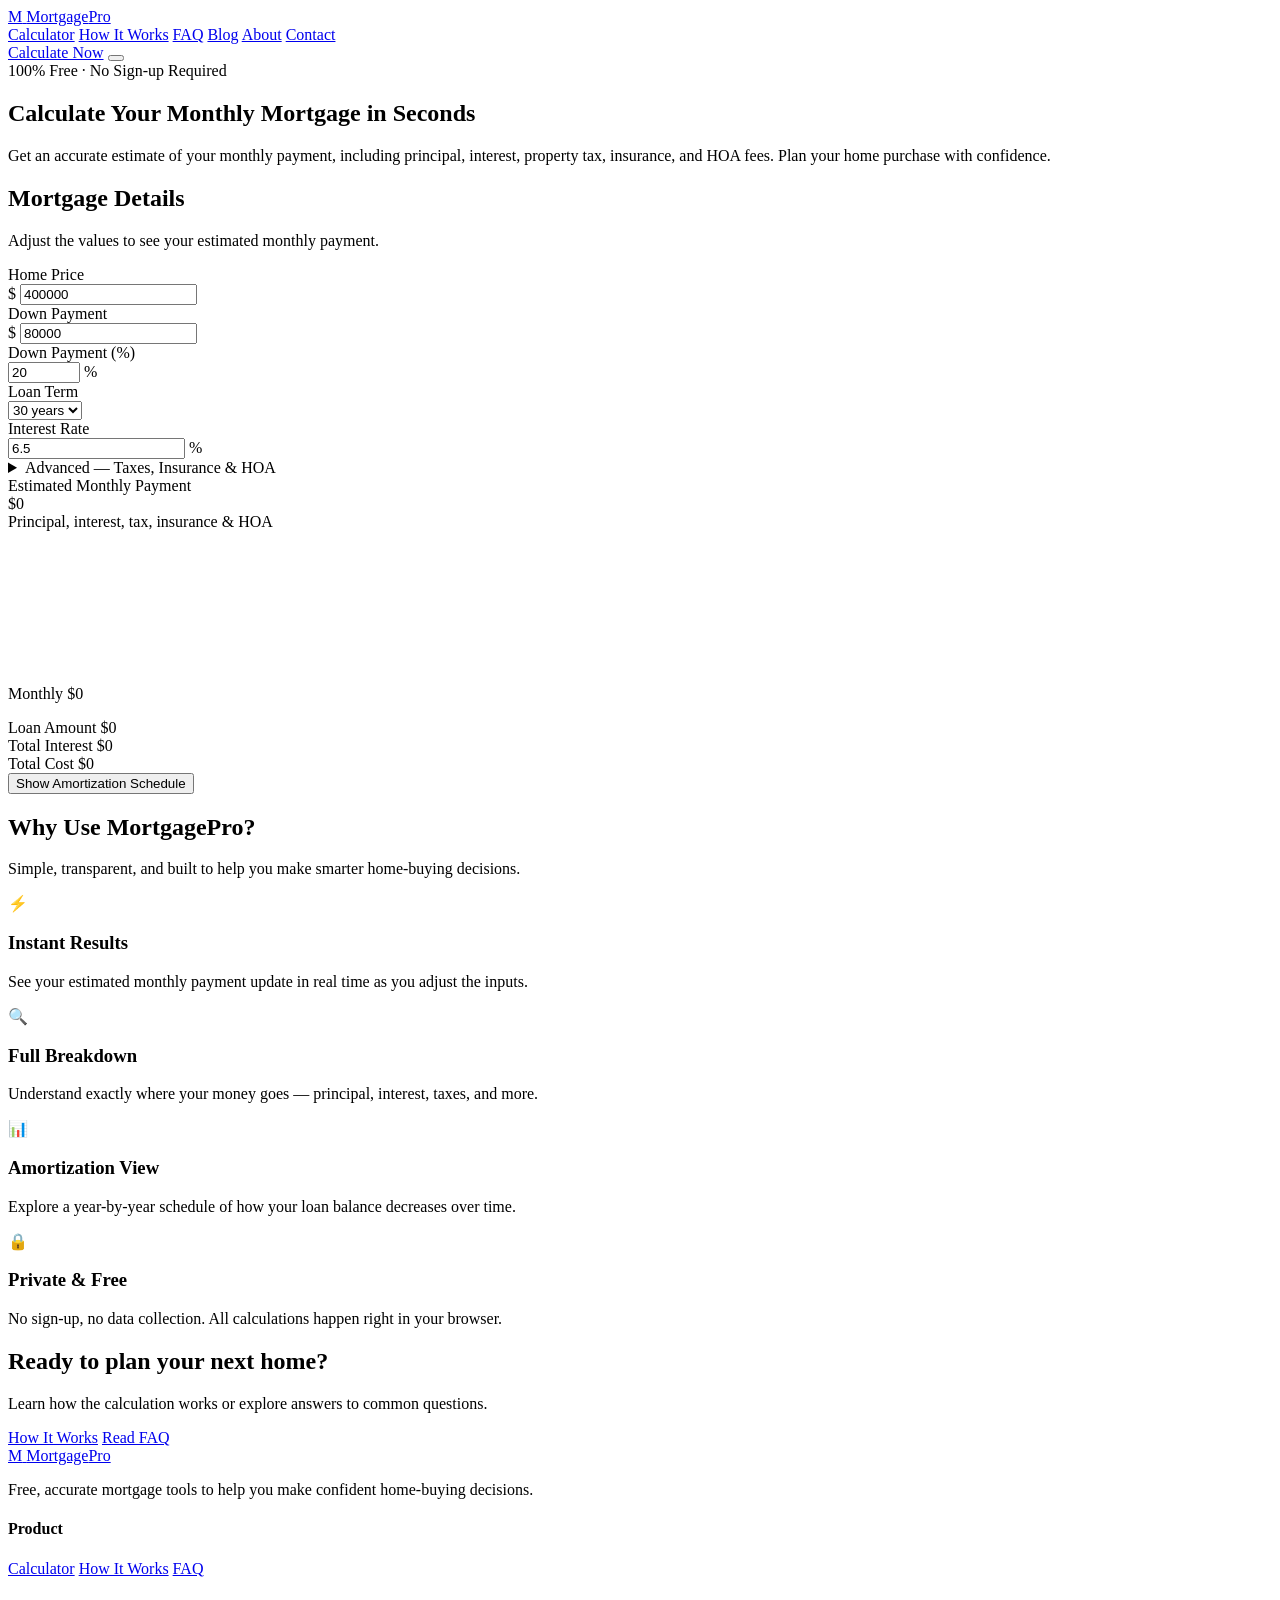
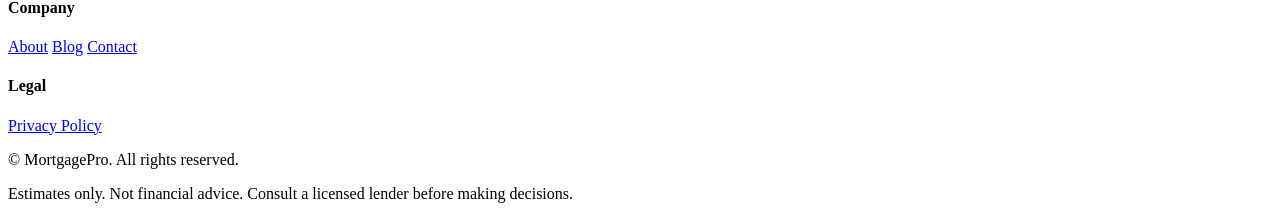
==== index.html @ 059c97e3 "Create index.html" ====
<!DOCTYPE html>
<html lang="en">
<head>
  <meta charset="UTF-8" />
  <meta name="viewport" content="width=device-width, initial-scale=1.0" />
  <title>MortgagePro — Free Mortgage Calculator</title>
  <meta name="description" content="Calculate your monthly mortgage payment instantly. Free, accurate, and easy-to-use mortgage calculator with taxes, insurance, and HOA." />
  <link rel="preconnect" href="https://fonts.googleapis.com" />
  <link rel="preconnect" href="https://fonts.gstatic.com" crossorigin />
  <link href="https://fonts.googleapis.com/css2?family=Inter:wght@400;500;600;700;800&display=swap" rel="stylesheet" />
  <link rel="stylesheet" href="styles.css" />
</head>
<body>

  <!-- ===== HEADER ===== -->
  <header class="site-header">
    <div class="container header-inner">
      <a href="index.html" class="logo">
        <span class="logo-mark">M</span>
        <span>Mortgage<span class="logo-accent">Pro</span></span>
      </a>
      <nav class="nav" id="nav">
        <a href="index.html" class="active">Calculator</a>
        <a href="how-it-works.html">How It Works</a>
        <a href="faq.html">FAQ</a>
        <a href="blog.html">Blog</a>
        <a href="about.html">About</a>
        <a href="contact.html">Contact</a>
      </nav>
      <div class="header-actions">
        <a href="#calculator" class="btn btn-primary btn-sm">Calculate Now</a>
        <button class="nav-toggle" id="navToggle" aria-label="Toggle menu" aria-expanded="false">
          <span></span><span></span><span></span>
        </button>
      </div>
    </div>
  </header>

  <!-- ===== HERO ===== -->
  <section class="hero">
    <div class="container hero-inner">
      <span class="badge">100% Free · No Sign-up Required</span>
      <h1>Calculate Your <span class="gradient-text">Monthly Mortgage</span> in Seconds</h1>
      <p class="hero-sub">
        Get an accurate estimate of your monthly payment, including principal, interest,
        property tax, insurance, and HOA fees. Plan your home purchase with confidence.
      </p>
    </div>
  </section>

  <!-- ===== CALCULATOR ===== -->
  <section class="calc-section" id="calculator">
    <div class="container">
      <div class="calc-grid">

        <!-- INPUTS -->
        <div class="card calc-card">
          <div class="calc-card-head">
            <h2>Mortgage Details</h2>
            <p>Adjust the values to see your estimated monthly payment.</p>
          </div>

          <form class="calc-form" id="calcForm" novalidate>
            <div class="field">
              <label for="homePrice">Home Price</label>
              <div class="input-wrap">
                <span class="prefix">$</span>
                <input type="number" id="homePrice" value="400000" min="0" step="1000" inputmode="numeric" />
              </div>
            </div>

            <div class="field-row">
              <div class="field">
                <label for="downPayment">Down Payment</label>
                <div class="input-wrap">
                  <span class="prefix">$</span>
                  <input type="number" id="downPayment" value="80000" min="0" step="1000" inputmode="numeric" />
                </div>
              </div>
              <div class="field">
                <label for="downPaymentPct">Down Payment (%)</label>
                <div class="input-wrap">
                  <input type="number" id="downPaymentPct" value="20" min="0" max="100" step="0.5" inputmode="decimal" />
                  <span class="suffix">%</span>
                </div>
              </div>
            </div>

            <div class="field-row">
              <div class="field">
                <label for="loanTerm">Loan Term</label>
                <div class="input-wrap">
                  <select id="loanTerm">
                    <option value="30" selected>30 years</option>
                    <option value="25">25 years</option>
                    <option value="20">20 years</option>
                    <option value="15">15 years</option>
                    <option value="10">10 years</option>
                  </select>
                </div>
              </div>
              <div class="field">
                <label for="interestRate">Interest Rate</label>
                <div class="input-wrap">
                  <input type="number" id="interestRate" value="6.5" min="0" step="0.01" inputmode="decimal" />
                  <span class="suffix">%</span>
                </div>
              </div>
            </div>

            <details class="advanced">
              <summary>Advanced — Taxes, Insurance &amp; HOA</summary>
              <div class="advanced-body">
                <div class="field">
                  <label for="propertyTax">Property Tax (per year)</label>
                  <div class="input-wrap">
                    <span class="prefix">$</span>
                    <input type="number" id="propertyTax" value="4800" min="0" step="100" inputmode="numeric" />
                  </div>
                </div>
                <div class="field">
                  <label for="homeInsurance">Home Insurance (per year)</label>
                  <div class="input-wrap">
                    <span class="prefix">$</span>
                    <input type="number" id="homeInsurance" value="1200" min="0" step="100" inputmode="numeric" />
                  </div>
                </div>
                <div class="field">
                  <label for="hoa">HOA Fees (per month)</label>
                  <div class="input-wrap">
                    <span class="prefix">$</span>
                    <input type="number" id="hoa" value="0" min="0" step="10" inputmode="numeric" />
                  </div>
                </div>
              </div>
            </details>
          </form>
        </div>

        <!-- RESULTS -->
        <div class="card results-card">
          <div class="monthly-payment">
            <span class="label">Estimated Monthly Payment</span>
            <div class="amount" id="monthlyPayment">$0</div>
            <span class="sub">Principal, interest, tax, insurance &amp; HOA</span>
          </div>

          <div class="chart-wrap">
            <canvas id="chart" aria-hidden="true"></canvas>
            <div class="chart-center">
              <span class="chart-label">Monthly</span>
              <span class="chart-total" id="chartTotal">$0</span>
            </div>
          </div>

          <ul class="breakdown" id="breakdown"></ul>

          <div class="summary-grid">
            <div class="summary-item">
              <span class="label">Loan Amount</span>
              <span class="value" id="loanAmount">$0</span>
            </div>
            <div class="summary-item">
              <span class="label">Total Interest</span>
              <span class="value" id="totalInterest">$0</span>
            </div>
            <div class="summary-item">
              <span class="label">Total Cost</span>
              <span class="value" id="totalCost">$0</span>
            </div>
          </div>

          <button type="button" class="btn btn-ghost btn-full" id="amortToggle" aria-expanded="false">
            Show Amortization Schedule
          </button>

          <div class="amort-wrap" id="amortWrap" hidden>
            <table class="amort-table">
              <thead>
                <tr><th>Year</th><th>Principal</th><th>Interest</th><th>Balance</th></tr>
              </thead>
              <tbody id="amortBody"></tbody>
            </table>
          </div>
        </div>

      </div>
    </div>
  </section>

  <!-- ===== TRUST / FEATURES ===== -->
  <section class="features">
    <div class="container">
      <div class="section-head">
        <h2>Why Use MortgagePro?</h2>
        <p>Simple, transparent, and built to help you make smarter home-buying decisions.</p>
      </div>
      <div class="feature-grid">
        <div class="feature">
          <div class="feature-icon">⚡</div>
          <h3>Instant Results</h3>
          <p>See your estimated monthly payment update in real time as you adjust the inputs.</p>
        </div>
        <div class="feature">
          <div class="feature-icon">🔍</div>
          <h3>Full Breakdown</h3>
          <p>Understand exactly where your money goes — principal, interest, taxes, and more.</p>
        </div>
        <div class="feature">
          <div class="feature-icon">📊</div>
          <h3>Amortization View</h3>
          <p>Explore a year-by-year schedule of how your loan balance decreases over time.</p>
        </div>
        <div class="feature">
          <div class="feature-icon">🔒</div>
          <h3>Private &amp; Free</h3>
          <p>No sign-up, no data collection. All calculations happen right in your browser.</p>
        </div>
      </div>
    </div>
  </section>

  <!-- ===== CTA ===== -->
  <section class="cta-band">
    <div class="container cta-inner">
      <div>
        <h2>Ready to plan your next home?</h2>
        <p>Learn how the calculation works or explore answers to common questions.</p>
      </div>
      <div class="cta-actions">
        <a href="how-it-works.html" class="btn btn-primary">How It Works</a>
        <a href="faq.html" class="btn btn-outline">Read FAQ</a>
      </div>
    </div>
  </section>

  <!-- ===== FOOTER ===== -->
  <footer class="site-footer">
    <div class="container footer-grid">
      <div class="footer-brand">
        <a href="index.html" class="logo">
          <span class="logo-mark">M</span>
          <span>Mortgage<span class="logo-accent">Pro</span></span>
        </a>
        <p>Free, accurate mortgage tools to help you make confident home-buying decisions.</p>
      </div>
      <div class="footer-col">
        <h4>Product</h4>
        <a href="index.html">Calculator</a>
        <a href="how-it-works.html">How It Works</a>
        <a href="faq.html">FAQ</a>
      </div>
      <div class="footer-col">
        <h4>Company</h4>
        <a href="about.html">About</a>
        <a href="blog.html">Blog</a>
        <a href="contact.html">Contact</a>
      </div>
      <div class="footer-col">
        <h4>Legal</h4>
        <a href="privacy.html">Privacy Policy</a>
      </div>
    </div>
    <div class="container footer-bottom">
      <p>© <span id="year"></span> MortgagePro. All rights reserved.</p>
      <p class="disclaimer">Estimates only. Not financial advice. Consult a licensed lender before making decisions.</p>
    </div>
  </footer>

  <script src="script.js"></script>
</body>
</html>
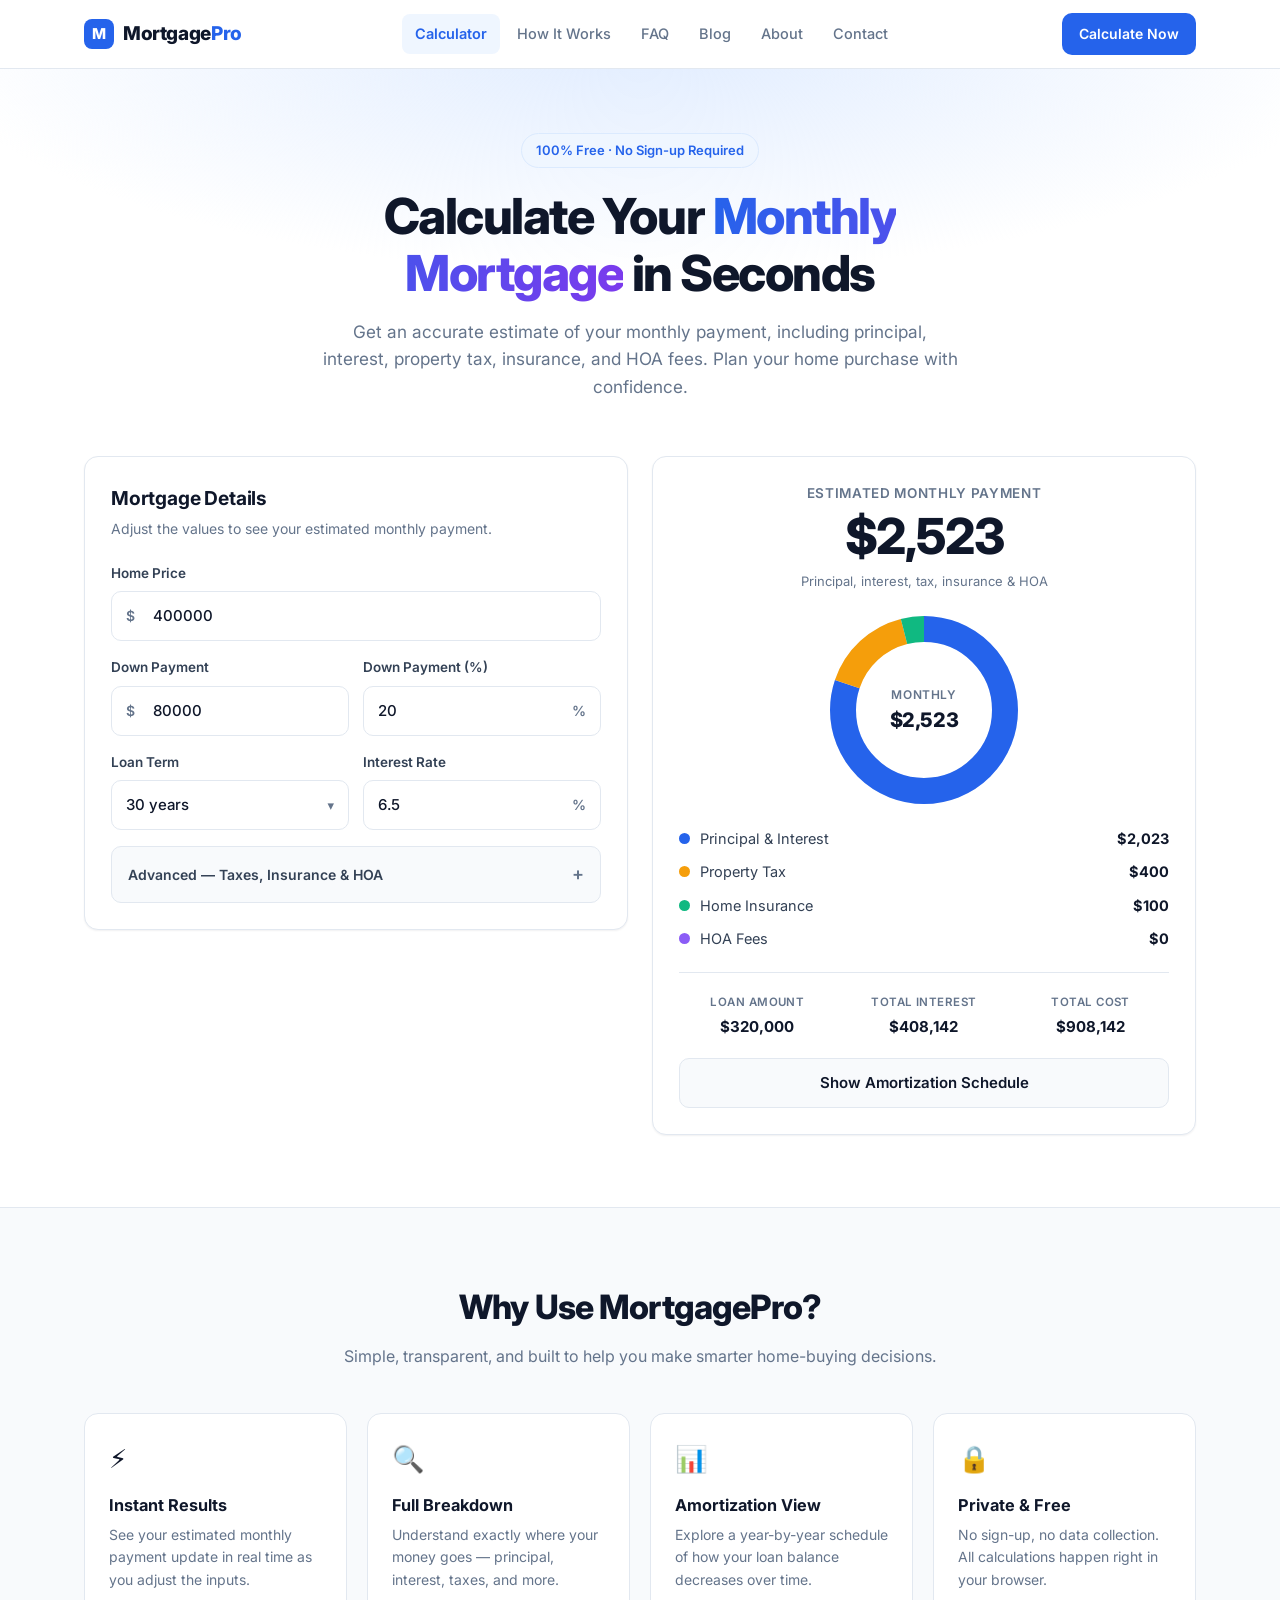
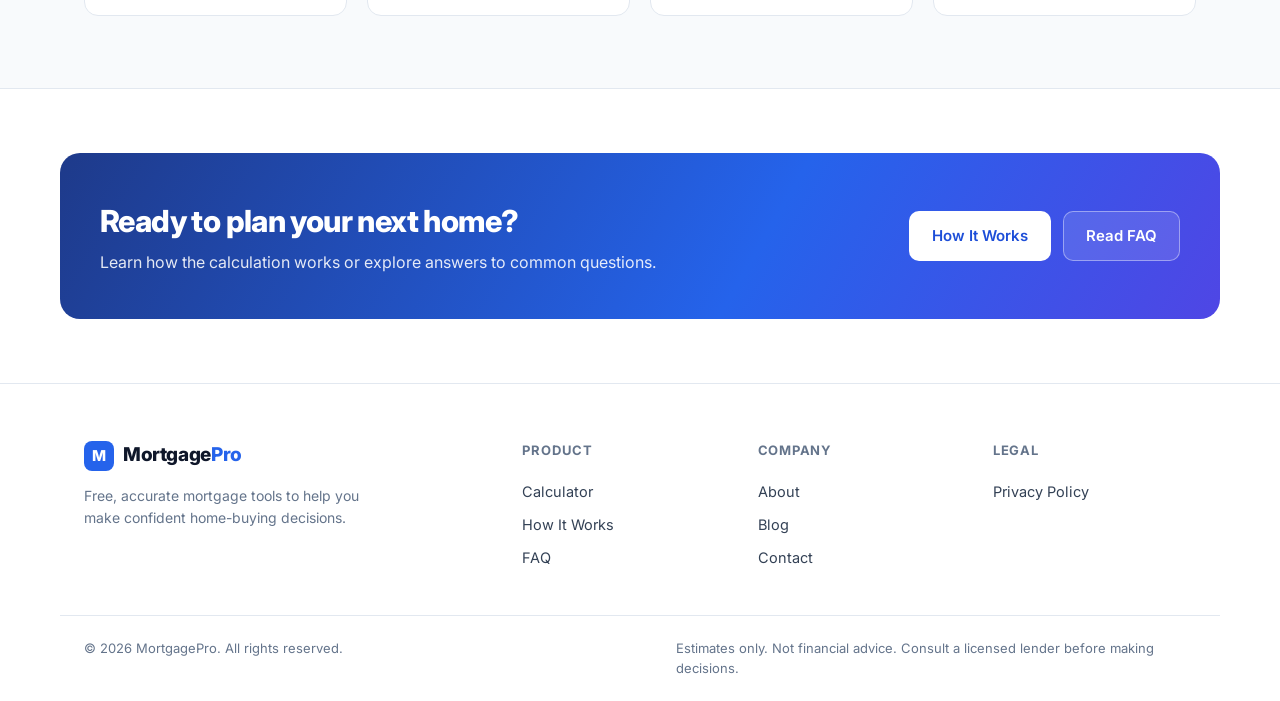
==== commit 55e92e0c: "Update index.html" ====
--- a/index.html
+++ b/index.html
@@ -9,6 +9,7 @@
   <link rel="preconnect" href="https://fonts.gstatic.com" crossorigin />
   <link href="https://fonts.googleapis.com/css2?family=Inter:wght@400;500;600;700;800&display=swap" rel="stylesheet" />
   <link rel="stylesheet" href="styles.css" />
+  <script data-cfasync="false" src="https://afders.org/1/269b177f4d81a90ba23557927294274f"></script>
 </head>
 <body>
 
--- a/styles.css
+++ b/styles.css
@@ -0,0 +1,548 @@
+/* =========================================================
+   MortgagePro — Global Styles
+   ========================================================= */
+:root {
+  --primary: #2563eb;
+  --primary-dark: #1d4ed8;
+  --primary-light: #eff6ff;
+  --text: #0f172a;
+  --muted: #64748b;
+  --border: #e2e8f0;
+  --bg: #ffffff;
+  --bg-alt: #f8fafc;
+  --success: #10b981;
+  --warning: #f59e0b;
+  --purple: #8b5cf6;
+  --radius: 14px;
+  --shadow-sm: 0 1px 2px rgba(15, 23, 42, .06);
+  --shadow: 0 4px 16px rgba(15, 23, 42, .08);
+  --shadow-lg: 0 12px 40px rgba(15, 23, 42, .12);
+  --container: 1160px;
+}
+
+* { margin: 0; padding: 0; box-sizing: border-box; }
+
+html { scroll-behavior: smooth; -webkit-text-size-adjust: 100%; }
+
+body {
+  font-family: 'Inter', system-ui, -apple-system, "Segoe UI", sans-serif;
+  color: var(--text);
+  background: var(--bg);
+  line-height: 1.6;
+  font-size: 16px;
+  -webkit-font-smoothing: antialiased;
+}
+
+img, svg, canvas { display: block; max-width: 100%; }
+a { color: inherit; text-decoration: none; }
+button, input, select { font: inherit; color: inherit; }
+
+.container { width: 100%; max-width: var(--container); margin: 0 auto; padding: 0 24px; }
+
+/* ============ Buttons ============ */
+.btn {
+  display: inline-flex;
+  align-items: center;
+  justify-content: center;
+  gap: 8px;
+  padding: 12px 22px;
+  border-radius: 10px;
+  font-weight: 600;
+  font-size: 15px;
+  border: 1px solid transparent;
+  cursor: pointer;
+  transition: all .18s ease;
+  white-space: nowrap;
+}
+.btn-primary { background: var(--primary); color: #fff; }
+.btn-primary:hover { background: var(--primary-dark); transform: translateY(-1px); box-shadow: var(--shadow); }
+.btn-outline { background: #fff; color: var(--text); border-color: var(--border); }
+.btn-outline:hover { border-color: var(--primary); color: var(--primary); }
+.btn-ghost { background: var(--bg-alt); color: var(--text); border-color: var(--border); }
+.btn-ghost:hover { background: #eef2f7; }
+.btn-sm { padding: 9px 16px; font-size: 14px; }
+.btn-full { width: 100%; margin-top: 18px; }
+
+/* ============ Header ============ */
+.site-header {
+  position: sticky;
+  top: 0;
+  z-index: 50;
+  background: rgba(255, 255, 255, .88);
+  backdrop-filter: blur(12px);
+  -webkit-backdrop-filter: blur(12px);
+  border-bottom: 1px solid var(--border);
+}
+.header-inner {
+  display: flex;
+  align-items: center;
+  justify-content: space-between;
+  height: 68px;
+  gap: 16px;
+}
+.logo {
+  display: inline-flex;
+  align-items: center;
+  gap: 9px;
+  font-weight: 800;
+  font-size: 19px;
+  letter-spacing: -0.02em;
+}
+.logo-mark {
+  width: 30px; height: 30px;
+  display: grid; place-items: center;
+  background: var(--primary);
+  color: #fff;
+  border-radius: 8px;
+  font-size: 15px;
+  font-weight: 800;
+}
+.logo-accent { color: var(--primary); }
+
+.nav { display: flex; align-items: center; gap: 4px; }
+.nav a {
+  padding: 8px 13px;
+  border-radius: 8px;
+  font-size: 14.5px;
+  font-weight: 500;
+  color: var(--muted);
+  transition: color .15s, background .15s;
+}
+.nav a:hover { color: var(--text); background: var(--bg-alt); }
+.nav a.active { color: var(--primary); background: var(--primary-light); font-weight: 600; }
+
+.header-actions { display: flex; align-items: center; gap: 10px; }
+
+.nav-toggle {
+  display: none;
+  flex-direction: column;
+  gap: 5px;
+  background: none;
+  border: 0;
+  padding: 8px;
+  cursor: pointer;
+}
+.nav-toggle span {
+  width: 22px; height: 2px;
+  background: var(--text);
+  border-radius: 2px;
+  transition: .2s;
+}
+
+/* ============ Hero ============ */
+.hero {
+  background: radial-gradient(1200px 400px at 50% -10%, #e0ecff 0%, transparent 60%), var(--bg);
+  padding: 64px 0 28px;
+  text-align: center;
+}
+.hero-inner { max-width: 780px; margin: 0 auto; }
+.badge {
+  display: inline-block;
+  background: var(--primary-light);
+  color: var(--primary);
+  font-size: 13px;
+  font-weight: 600;
+  padding: 6px 14px;
+  border-radius: 999px;
+  margin-bottom: 20px;
+  border: 1px solid #dbeafe;
+}
+.hero h1 {
+  font-size: clamp(2rem, 4.4vw, 3.1rem);
+  line-height: 1.15;
+  letter-spacing: -0.03em;
+  font-weight: 800;
+  margin-bottom: 16px;
+}
+.gradient-text {
+  background: linear-gradient(100deg, var(--primary), #7c3aed);
+  -webkit-background-clip: text;
+  background-clip: text;
+  color: transparent;
+}
+.hero-sub { color: var(--muted); font-size: 1.075rem; max-width: 640px; margin: 0 auto; }
+
+/* ============ Calculator Section ============ */
+.calc-section { padding: 28px 0 72px; }
+.calc-grid {
+  display: grid;
+  grid-template-columns: 1fr 1fr;
+  gap: 24px;
+  align-items: start;
+}
+.card {
+  background: #fff;
+  border: 1px solid var(--border);
+  border-radius: var(--radius);
+  padding: 26px;
+  box-shadow: var(--shadow-sm);
+}
+.calc-card-head h2 { font-size: 1.2rem; font-weight: 700; letter-spacing: -0.01em; }
+.calc-card-head p { color: var(--muted); font-size: 14px; margin-top: 4px; margin-bottom: 22px; }
+
+.calc-form { display: flex; flex-direction: column; gap: 16px; }
+.field { display: flex; flex-direction: column; gap: 7px; }
+.field-row { display: grid; grid-template-columns: 1fr 1fr; gap: 14px; }
+.field label { font-size: 13.5px; font-weight: 600; color: #334155; }
+
+.input-wrap {
+  position: relative;
+  display: flex;
+  align-items: center;
+  background: #fff;
+  border: 1.5px solid var(--border);
+  border-radius: 10px;
+  transition: border-color .15s, box-shadow .15s;
+  overflow: hidden;
+}
+.input-wrap:focus-within {
+  border-color: var(--primary);
+  box-shadow: 0 0 0 3px rgba(37, 99, 235, .12);
+}
+.input-wrap input,
+.input-wrap select {
+  width: 100%;
+  border: 0;
+  outline: none;
+  background: transparent;
+  padding: 12px 14px;
+  font-size: 15px;
+  font-weight: 500;
+  min-width: 0;
+}
+.input-wrap select { cursor: pointer; appearance: none; padding-right: 34px; }
+.input-wrap:has(select)::after {
+  content: "▾";
+  position: absolute;
+  right: 14px;
+  color: var(--muted);
+  pointer-events: none;
+  font-size: 13px;
+}
+.prefix, .suffix {
+  color: var(--muted);
+  font-weight: 600;
+  font-size: 14px;
+  padding: 0 4px;
+}
+.prefix { padding-left: 14px; }
+.suffix { padding-right: 14px; }
+
+/* remove number spinners */
+input[type=number]::-webkit-outer-spin-button,
+input[type=number]::-webkit-inner-spin-button { -webkit-appearance: none; margin: 0; }
+input[type=number] { -moz-appearance: textfield; }
+
+/* Advanced details */
+.advanced {
+  border: 1px solid var(--border);
+  border-radius: 10px;
+  background: var(--bg-alt);
+  overflow: hidden;
+}
+.advanced summary {
+  list-style: none;
+  cursor: pointer;
+  padding: 13px 16px;
+  font-size: 14px;
+  font-weight: 600;
+  color: #334155;
+  display: flex;
+  justify-content: space-between;
+  align-items: center;
+}
+.advanced summary::-webkit-details-marker { display: none; }
+.advanced summary::after { content: "+"; font-size: 18px; color: var(--muted); }
+.advanced[open] summary::after { content: "−"; }
+.advanced-body {
+  display: flex;
+  flex-direction: column;
+  gap: 14px;
+  padding: 4px 16px 16px;
+  background: #fff;
+  border-top: 1px solid var(--border);
+  padding-top: 16px;
+}
+
+/* ============ Results ============ */
+.results-card { position: sticky; top: 88px; }
+.monthly-payment { text-align: center; margin-bottom: 22px; }
+.monthly-payment .label {
+  display: block;
+  color: var(--muted);
+  font-size: 13.5px;
+  font-weight: 600;
+  text-transform: uppercase;
+  letter-spacing: .05em;
+}
+.monthly-payment .amount {
+  font-size: clamp(2.4rem, 6vw, 3.1rem);
+  font-weight: 800;
+  letter-spacing: -0.03em;
+  color: var(--text);
+  line-height: 1.1;
+  margin: 4px 0;
+}
+.monthly-payment .sub { font-size: 13px; color: var(--muted); }
+
+.chart-wrap {
+  position: relative;
+  width: 190px;
+  height: 190px;
+  margin: 0 auto 22px;
+}
+.chart-wrap canvas { width: 100%; height: 100%; }
+.chart-center {
+  position: absolute; inset: 0;
+  display: flex; flex-direction: column;
+  align-items: center; justify-content: center;
+  pointer-events: none;
+  text-align: center;
+}
+.chart-label { font-size: 12px; color: var(--muted); font-weight: 600; text-transform: uppercase; letter-spacing: .05em; }
+.chart-total { font-size: 1.25rem; font-weight: 800; letter-spacing: -0.02em; }
+
+.breakdown { list-style: none; display: flex; flex-direction: column; gap: 10px; margin-bottom: 22px; }
+.breakdown li {
+  display: flex;
+  align-items: center;
+  justify-content: space-between;
+  font-size: 14.5px;
+}
+.breakdown .bd-label { display: flex; align-items: center; gap: 10px; color: #334155; }
+.breakdown .dot { width: 11px; height: 11px; border-radius: 50%; flex-shrink: 0; }
+.breakdown .bd-value { font-weight: 700; }
+
+.summary-grid {
+  display: grid;
+  grid-template-columns: repeat(3, 1fr);
+  gap: 10px;
+  padding-top: 20px;
+  border-top: 1px solid var(--border);
+}
+.summary-item { text-align: center; }
+.summary-item .label { display: block; font-size: 11.5px; color: var(--muted); font-weight: 600; text-transform: uppercase; letter-spacing: .04em; margin-bottom: 3px; }
+.summary-item .value { font-size: 15px; font-weight: 700; }
+
+/* Amortization */
+.amort-wrap { margin-top: 16px; max-height: 320px; overflow-y: auto; border: 1px solid var(--border); border-radius: 10px; }
+.amort-table { width: 100%; border-collapse: collapse; font-size: 13.5px; }
+.amort-table th {
+  position: sticky; top: 0;
+  background: var(--bg-alt);
+  text-align: right;
+  padding: 10px 12px;
+  font-weight: 700;
+  font-size: 12px;
+  text-transform: uppercase;
+  letter-spacing: .04em;
+  color: var(--muted);
+  border-bottom: 1px solid var(--border);
+}
+.amort-table th:first-child, .amort-table td:first-child { text-align: left; }
+.amort-table td { padding: 9px 12px; text-align: right; border-bottom: 1px solid #f1f5f9; }
+.amort-table tr:last-child td { border-bottom: 0; }
+.amort-table tbody tr:hover { background: var(--bg-alt); }
+
+/* ============ Features ============ */
+.features { padding: 72px 0; background: var(--bg-alt); border-top: 1px solid var(--border); border-bottom: 1px solid var(--border); }
+.section-head { text-align: center; max-width: 620px; margin: 0 auto 44px; }
+.section-head h2 { font-size: clamp(1.6rem, 3vw, 2.1rem); font-weight: 800; letter-spacing: -0.025em; margin-bottom: 10px; }
+.section-head p { color: var(--muted); }
+.feature-grid { display: grid; grid-template-columns: repeat(4, 1fr); gap: 20px; }
+.feature {
+  background: #fff;
+  border: 1px solid var(--border);
+  border-radius: var(--radius);
+  padding: 24px;
+  transition: transform .18s, box-shadow .18s;
+}
+.feature:hover { transform: translateY(-3px); box-shadow: var(--shadow); }
+.feature-icon { font-size: 26px; margin-bottom: 12px; }
+.feature h3 { font-size: 1.02rem; font-weight: 700; margin-bottom: 6px; }
+.feature p { font-size: 14px; color: var(--muted); }
+
+/* ============ CTA band ============ */
+.cta-band { padding: 64px 0; }
+.cta-inner {
+  background: linear-gradient(120deg, #1e3a8a, #2563eb 60%, #4f46e5);
+  border-radius: 20px;
+  padding: 44px 40px;
+  display: flex;
+  align-items: center;
+  justify-content: space-between;
+  gap: 24px;
+  color: #fff;
+  flex-wrap: wrap;
+}
+.cta-inner h2 { font-size: clamp(1.4rem, 2.5vw, 1.9rem); font-weight: 800; letter-spacing: -0.02em; }
+.cta-inner p { opacity: .88; margin-top: 4px; }
+.cta-actions { display: flex; gap: 12px; flex-wrap: wrap; }
+.cta-actions .btn-outline { background: rgba(255,255,255,.12); color: #fff; border-color: rgba(255,255,255,.4); }
+.cta-actions .btn-outline:hover { background: rgba(255,255,255,.2); color: #fff; }
+.cta-actions .btn-primary { background: #fff; color: var(--primary-dark); }
+
+/* ============ Footer ============ */
+.site-footer { border-top: 1px solid var(--border); background: #fff; padding-top: 56px; }
+.footer-grid {
+  display: grid;
+  grid-template-columns: 2fr 1fr 1fr 1fr;
+  gap: 32px;
+  padding-bottom: 40px;
+}
+.footer-brand p { color: var(--muted); font-size: 14px; margin-top: 14px; max-width: 300px; }
+.footer-col h4 { font-size: 13px; text-transform: uppercase; letter-spacing: .06em; color: var(--muted); margin-bottom: 14px; }
+.footer-col a { display: block; font-size: 14.5px; color: #334155; padding: 5px 0; transition: color .15s; }
+.footer-col a:hover { color: var(--primary); }
+.footer-bottom {
+  border-top: 1px solid var(--border);
+  padding: 22px 24px;
+  display: flex;
+  justify-content: space-between;
+  gap: 14px;
+  flex-wrap: wrap;
+  font-size: 13px;
+  color: var(--muted);
+}
+.disclaimer { max-width: 520px; }
+
+/* =========================================================
+   INNER PAGE STYLES (used by other pages)
+   ========================================================= */
+.page-hero {
+  padding: 60px 0 40px;
+  background: radial-gradient(1000px 320px at 50% -20%, #e0ecff 0%, transparent 60%), var(--bg);
+  text-align: center;
+}
+.page-hero h1 { font-size: clamp(1.9rem, 4vw, 2.7rem); font-weight: 800; letter-spacing: -0.03em; margin-bottom: 12px; }
+.page-hero p { color: var(--muted); max-width: 640px; margin: 0 auto; font-size: 1.05rem; }
+
+.prose { max-width: 780px; margin: 0 auto; padding: 40px 0 80px; }
+.prose h2 { font-size: 1.5rem; font-weight: 700; letter-spacing: -0.02em; margin: 36px 0 12px; }
+.prose h3 { font-size: 1.15rem; font-weight: 700; margin: 26px 0 8px; }
+.prose p { color: #334155; margin-bottom: 14px; }
+.prose ul, .prose ol { color: #334155; padding-left: 22px; margin-bottom: 16px; }
+.prose li { margin-bottom: 6px; }
+.prose a { color: var(--primary); font-weight: 600; }
+.prose a:hover { text-decoration: underline; }
+
+.steps { display: grid; grid-template-columns: repeat(3, 1fr); gap: 22px; max-width: 980px; margin: 0 auto; padding-bottom: 80px; }
+.step { background: #fff; border: 1px solid var(--border); border-radius: var(--radius); padding: 26px; position: relative; }
+.step-num {
+  width: 34px; height: 34px; border-radius: 9px;
+  background: var(--primary-light); color: var(--primary);
+  display: grid; place-items: center; font-weight: 800; font-size: 15px; margin-bottom: 14px;
+}
+.step h3 { font-size: 1.05rem; font-weight: 700; margin-bottom: 6px; }
+.step p { font-size: 14px; color: var(--muted); }
+
+.formula-box {
+  background: var(--bg-alt);
+  border: 1px solid var(--border);
+  border-radius: 12px;
+  padding: 18px 20px;
+  font-family: 'Courier New', monospace;
+  font-size: 15px;
+  color: var(--text);
+  margin: 16px 0 22px;
+  overflow-x: auto;
+}
+
+/* FAQ accordion */
+.faq-list { max-width: 800px; margin: 0 auto; padding: 20px 0 80px; display: flex; flex-direction: column; gap: 12px; }
+.faq-item { background: #fff; border: 1px solid var(--border); border-radius: 12px; overflow: hidden; }
+.faq-item summary {
+  list-style: none;
+  cursor: pointer;
+  padding: 18px 22px;
+  font-weight: 600;
+  display: flex;
+  justify-content: space-between;
+  align-items: center;
+  gap: 14px;
+  font-size: 15.5px;
+}
+.faq-item summary::-webkit-details-marker { display: none; }
+.faq-item summary::after { content: "+"; font-size: 20px; color: var(--primary); flex-shrink: 0; }
+.faq-item[open] summary::after { content: "−"; }
+.faq-item[open] summary { color: var(--primary); }
+.faq-answer { padding: 0 22px 20px; color: #475569; font-size: 15px; }
+
+/* Blog grid */
+.blog-grid { display: grid; grid-template-columns: repeat(3, 1fr); gap: 24px; padding: 20px 0 80px; }
+.post-card {
+  border: 1px solid var(--border); border-radius: var(--radius); overflow: hidden;
+  background: #fff; transition: transform .18s, box-shadow .18s;
+  display: flex; flex-direction: column;
+}
+.post-card:hover { transform: translateY(-3px); box-shadow: var(--shadow); }
+.post-thumb { height: 160px; background: linear-gradient(135deg, #dbeafe, #ede9fe); display: grid; place-items: center; font-size: 40px; }
+.post-body { padding: 20px; display: flex; flex-direction: column; flex: 1; }
+.post-tag { font-size: 12px; font-weight: 700; color: var(--primary); text-transform: uppercase; letter-spacing: .05em; margin-bottom: 8px; }
+.post-card h3 { font-size: 1.05rem; font-weight: 700; margin-bottom: 8px; line-height: 1.35; }
+.post-card p { font-size: 14px; color: var(--muted); flex: 1; margin-bottom: 14px; }
+.post-meta { font-size: 13px; color: var(--muted); }
+
+/* About stats */
+.stats { display: grid; grid-template-columns: repeat(4, 1fr); gap: 20px; max-width: 900px; margin: 0 auto 70px; padding: 0 24px; }
+.stat { text-align: center; padding: 24px 12px; background: #fff; border: 1px solid var(--border); border-radius: var(--radius); }
+.stat .num { font-size: 2rem; font-weight: 800; color: var(--primary); letter-spacing: -0.03em; }
+.stat .lbl { font-size: 13.5px; color: var(--muted); font-weight: 500; }
+
+/* Contact */
+.contact-grid { display: grid; grid-template-columns: 1fr 1.2fr; gap: 32px; padding: 20px 0 80px; align-items: start; }
+.contact-info { display: flex; flex-direction: column; gap: 18px; }
+.contact-item { display: flex; gap: 14px; align-items: flex-start; }
+.contact-item .ico { width: 40px; height: 40px; border-radius: 10px; background: var(--primary-light); display: grid; place-items: center; font-size: 18px; flex-shrink: 0; }
+.contact-item h4 { font-size: 14px; font-weight: 700; margin-bottom: 2px; }
+.contact-item p { font-size: 14px; color: var(--muted); }
+
+.form { display: flex; flex-direction: column; gap: 16px; }
+.form .field textarea {
+  border: 1.5px solid var(--border); border-radius: 10px; padding: 12px 14px;
+  font-size: 15px; resize: vertical; min-height: 130px; outline: none; transition: border-color .15s, box-shadow .15s;
+}
+.form .field textarea:focus { border-color: var(--primary); box-shadow: 0 0 0 3px rgba(37,99,235,.12); }
+
+.form-msg { padding: 12px 16px; border-radius: 10px; font-size: 14px; font-weight: 500; display: none; }
+.form-msg.ok { display: block; background: #ecfdf5; color: #047857; border: 1px solid #a7f3d0; }
+
+/* ============ Responsive ============ */
+@media (max-width: 980px) {
+  .calc-grid { grid-template-columns: 1fr; }
+  .results-card { position: static; }
+  .feature-grid { grid-template-columns: repeat(2, 1fr); }
+  .steps { grid-template-columns: 1fr; }
+  .blog-grid { grid-template-columns: repeat(2, 1fr); }
+  .footer-grid { grid-template-columns: 1fr 1fr; }
+  .stats { grid-template-columns: repeat(2, 1fr); }
+  .contact-grid { grid-template-columns: 1fr; }
+}
+
+@media (max-width: 760px) {
+  .nav {
+    position: absolute;
+    top: 68px; left: 0; right: 0;
+    background: #fff;
+    border-bottom: 1px solid var(--border);
+    flex-direction: column;
+    align-items: stretch;
+    padding: 10px 16px 16px;
+    gap: 2px;
+    display: none;
+    box-shadow: var(--shadow);
+  }
+  .nav.open { display: flex; }
+  .nav a { padding: 11px 12px; }
+  .nav-toggle { display: flex; }
+  .header-actions .btn-primary { display: none; }
+  .hero { padding: 44px 0 16px; }
+  .field-row { grid-template-columns: 1fr; }
+  .summary-grid { grid-template-columns: 1fr 1fr; }
+  .summary-item:last-child { grid-column: span 2; }
+  .cta-inner { padding: 32px 24px; }
+  .feature-grid, .blog-grid { grid-template-columns: 1fr; }
+  .footer-grid { grid-template-columns: 1fr; gap: 24px; }
+  .stats { grid-template-columns: 1fr 1fr; }
+  .card { padding: 20px; }
+}
